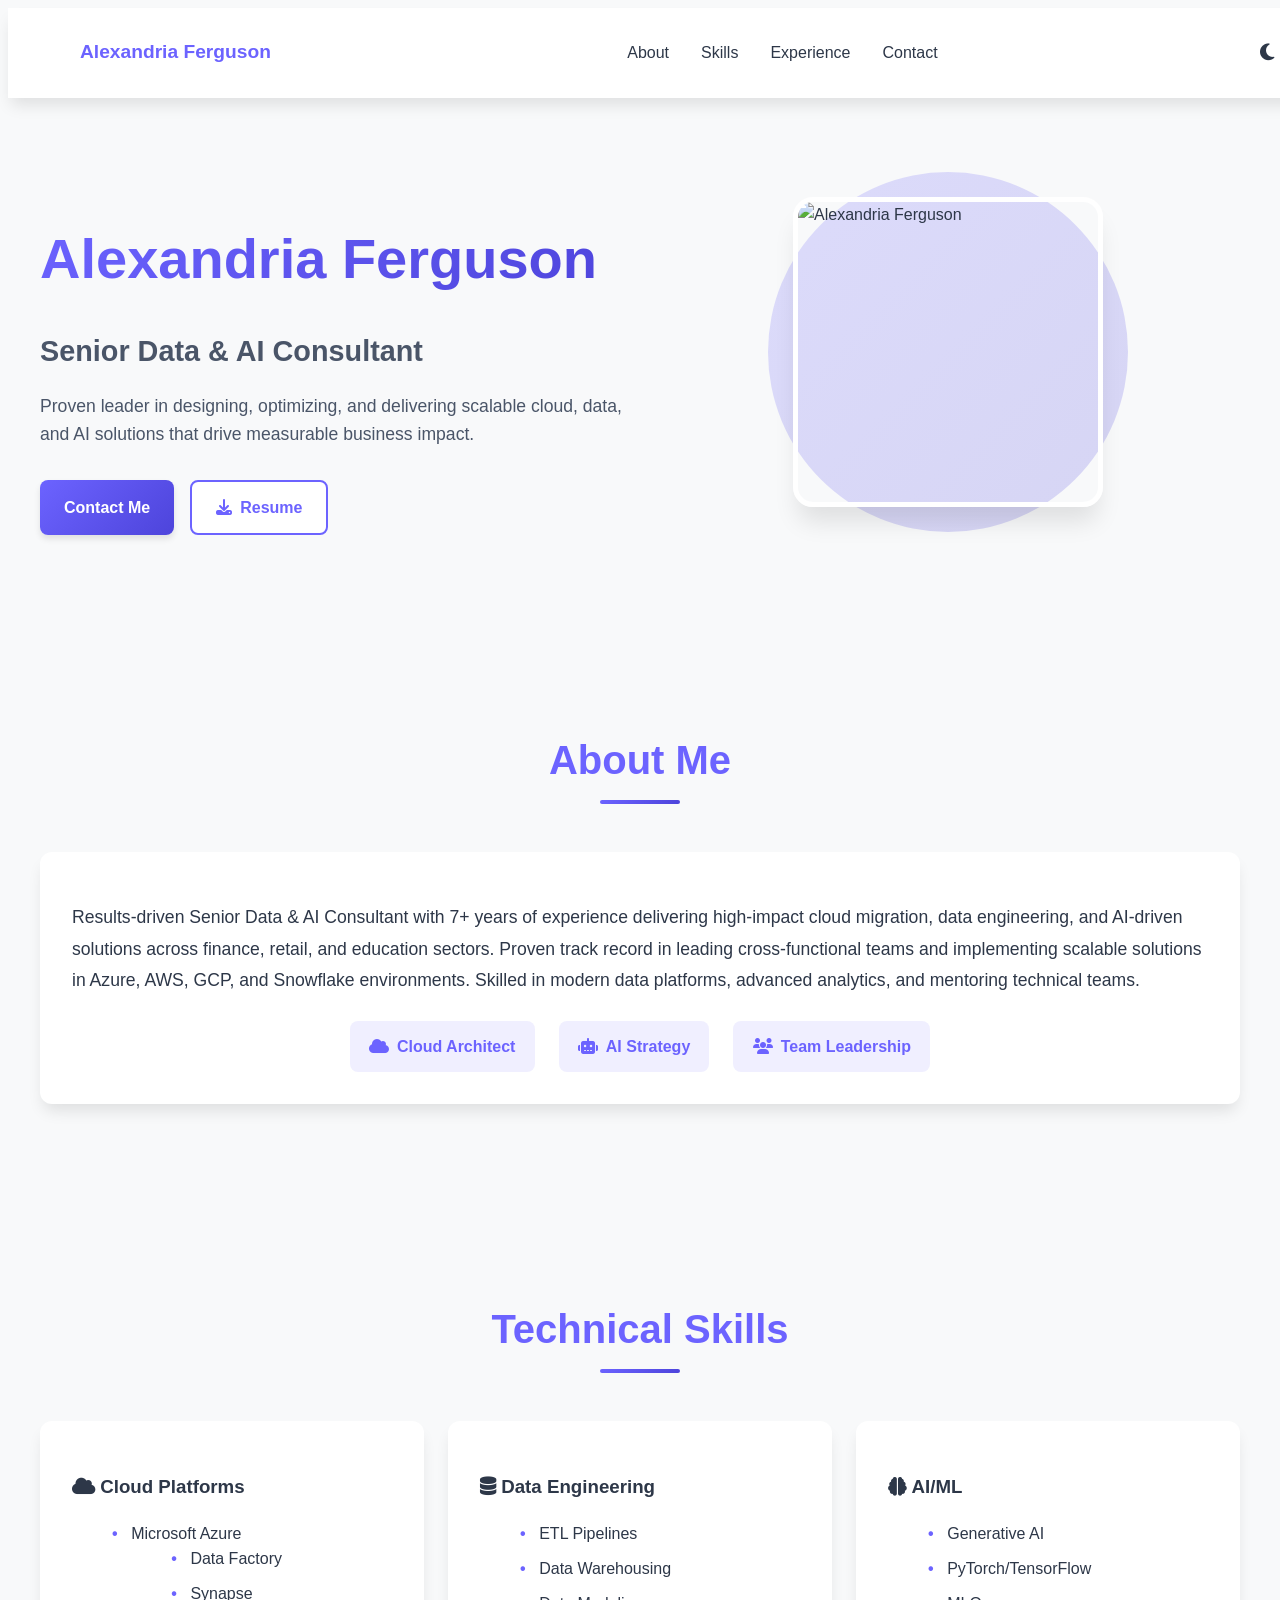
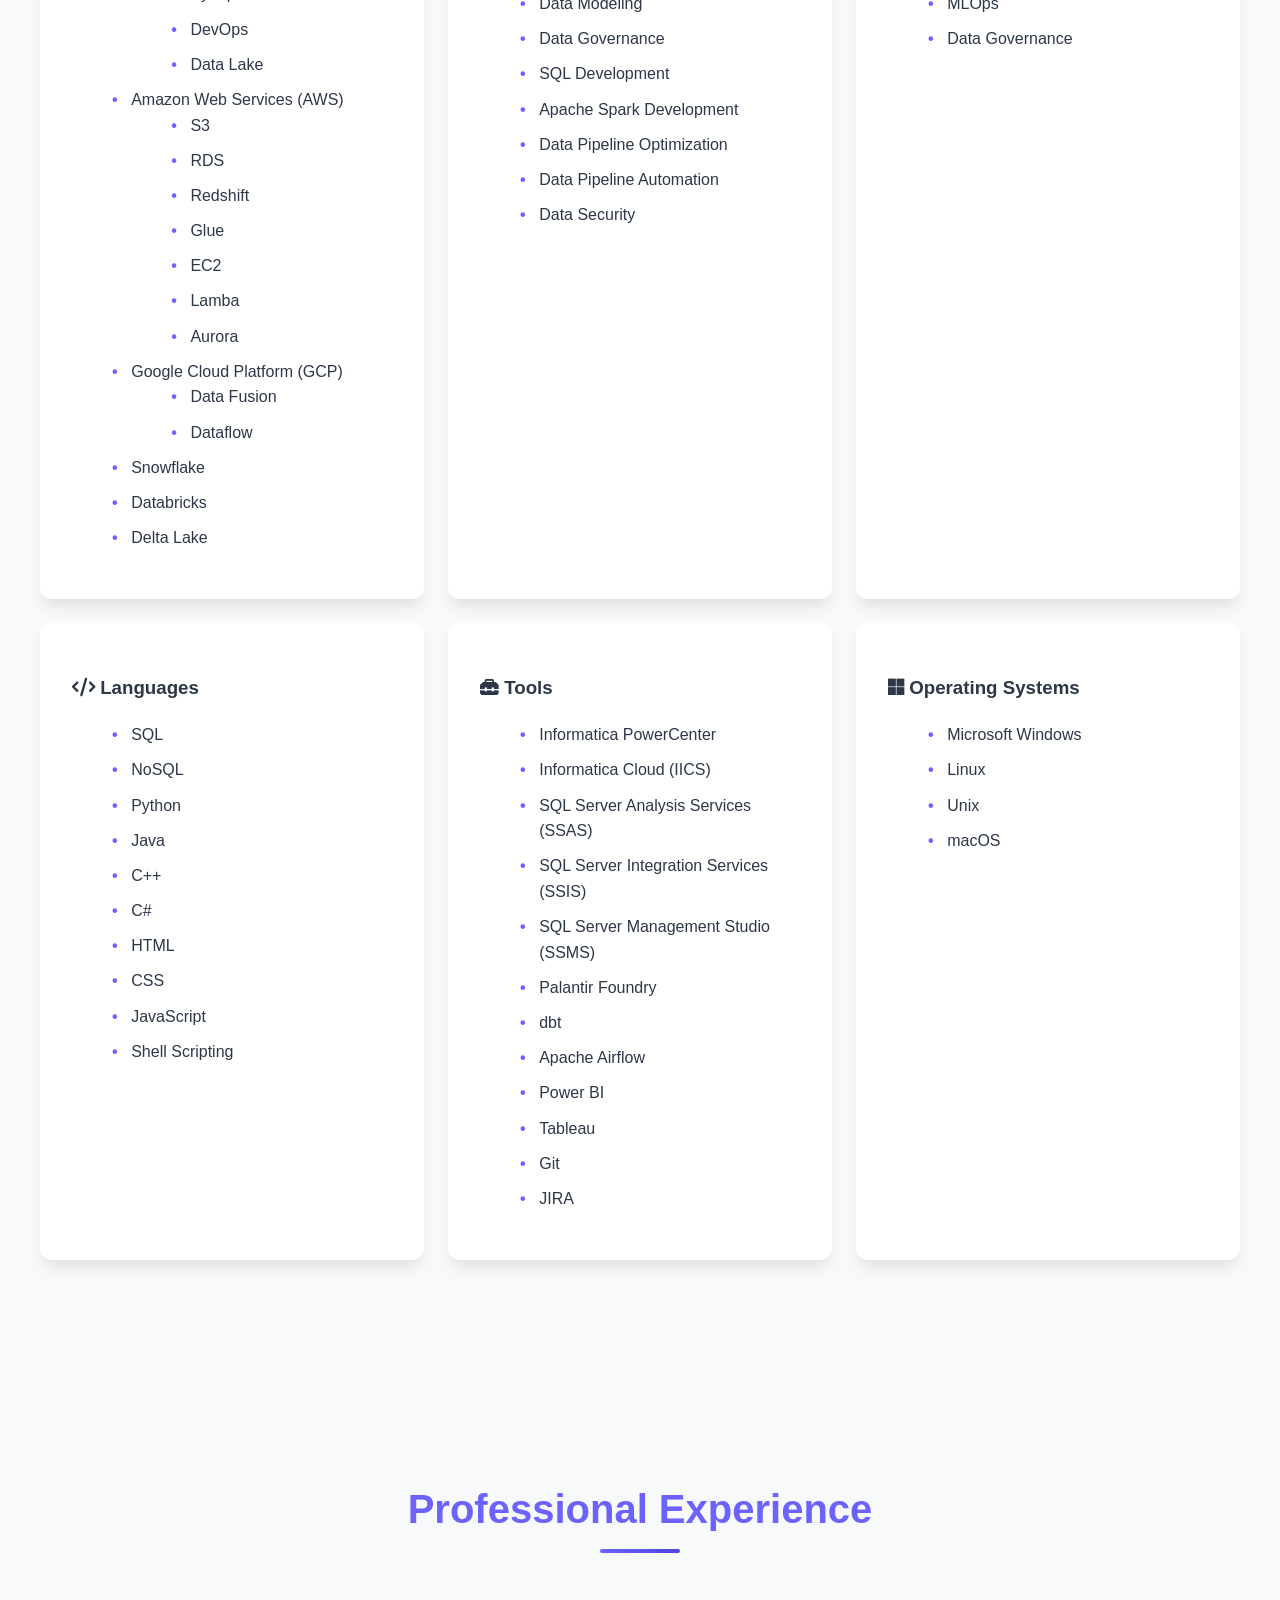
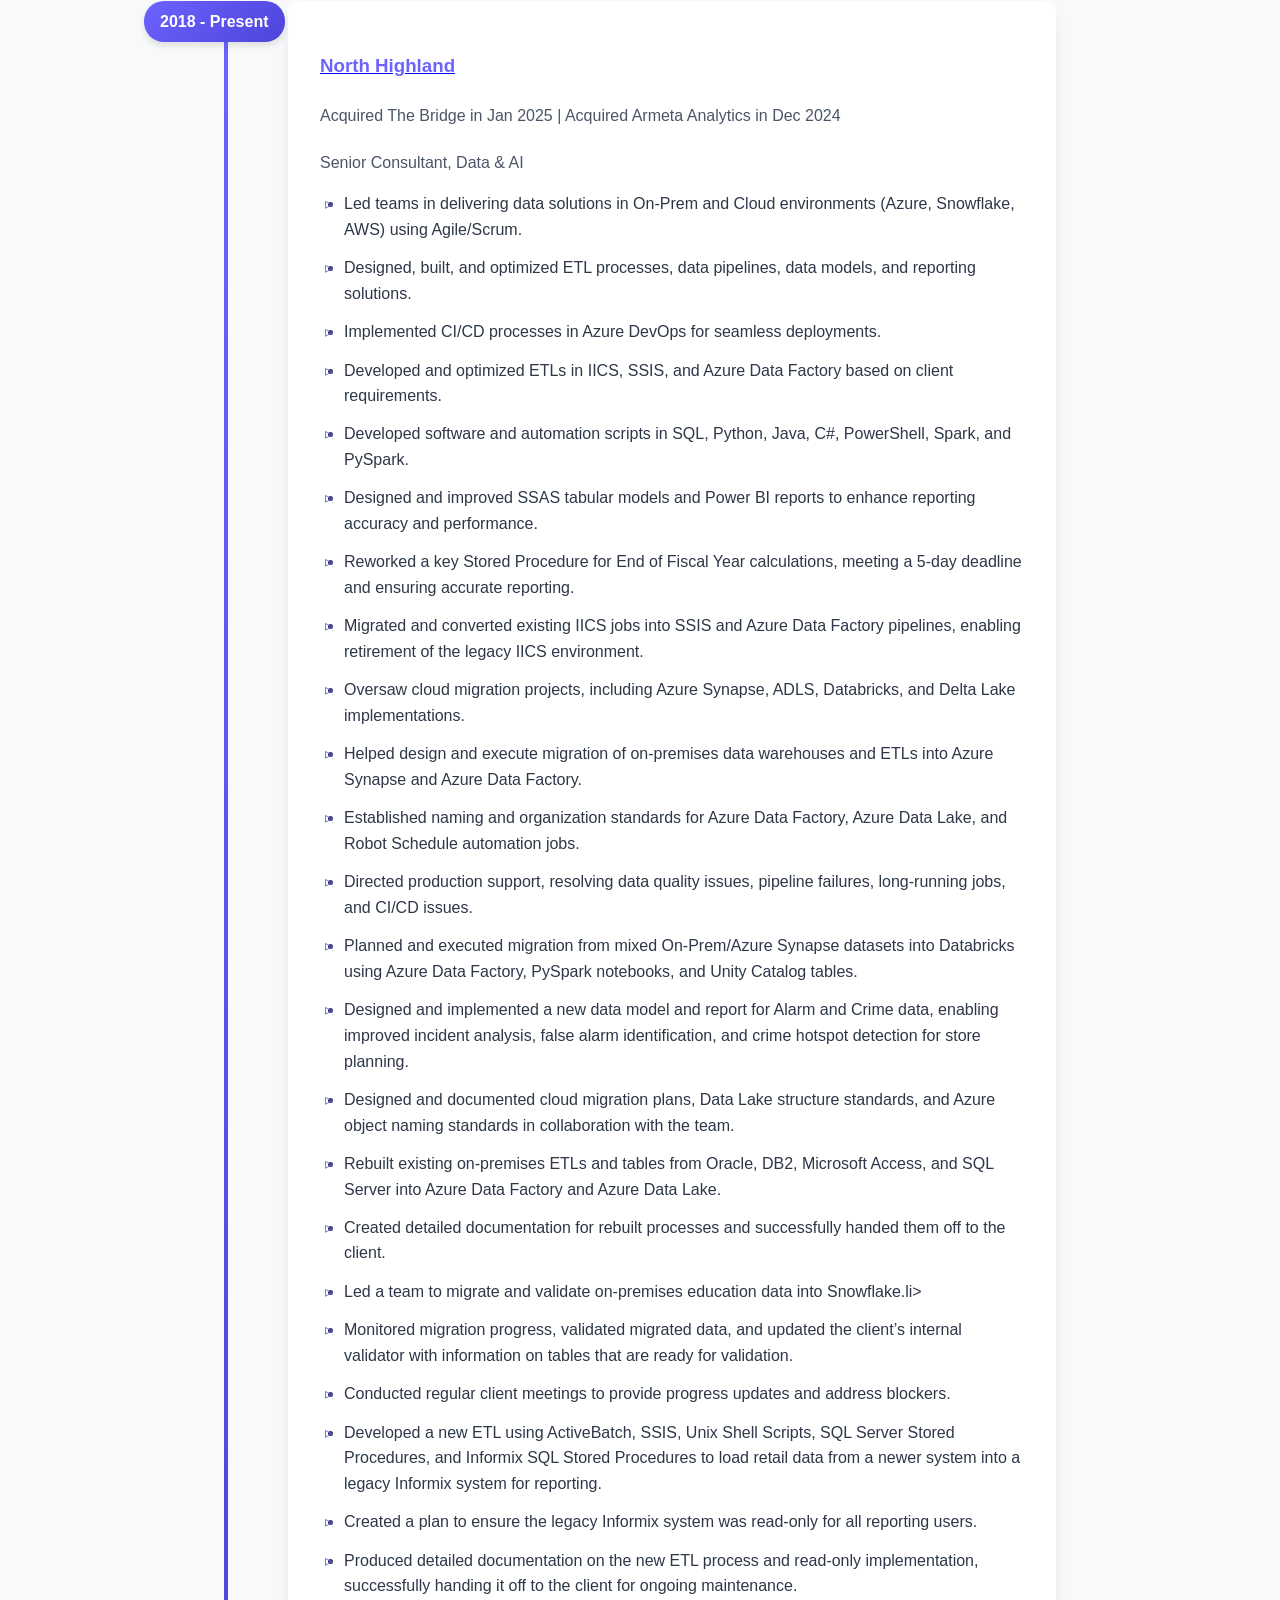
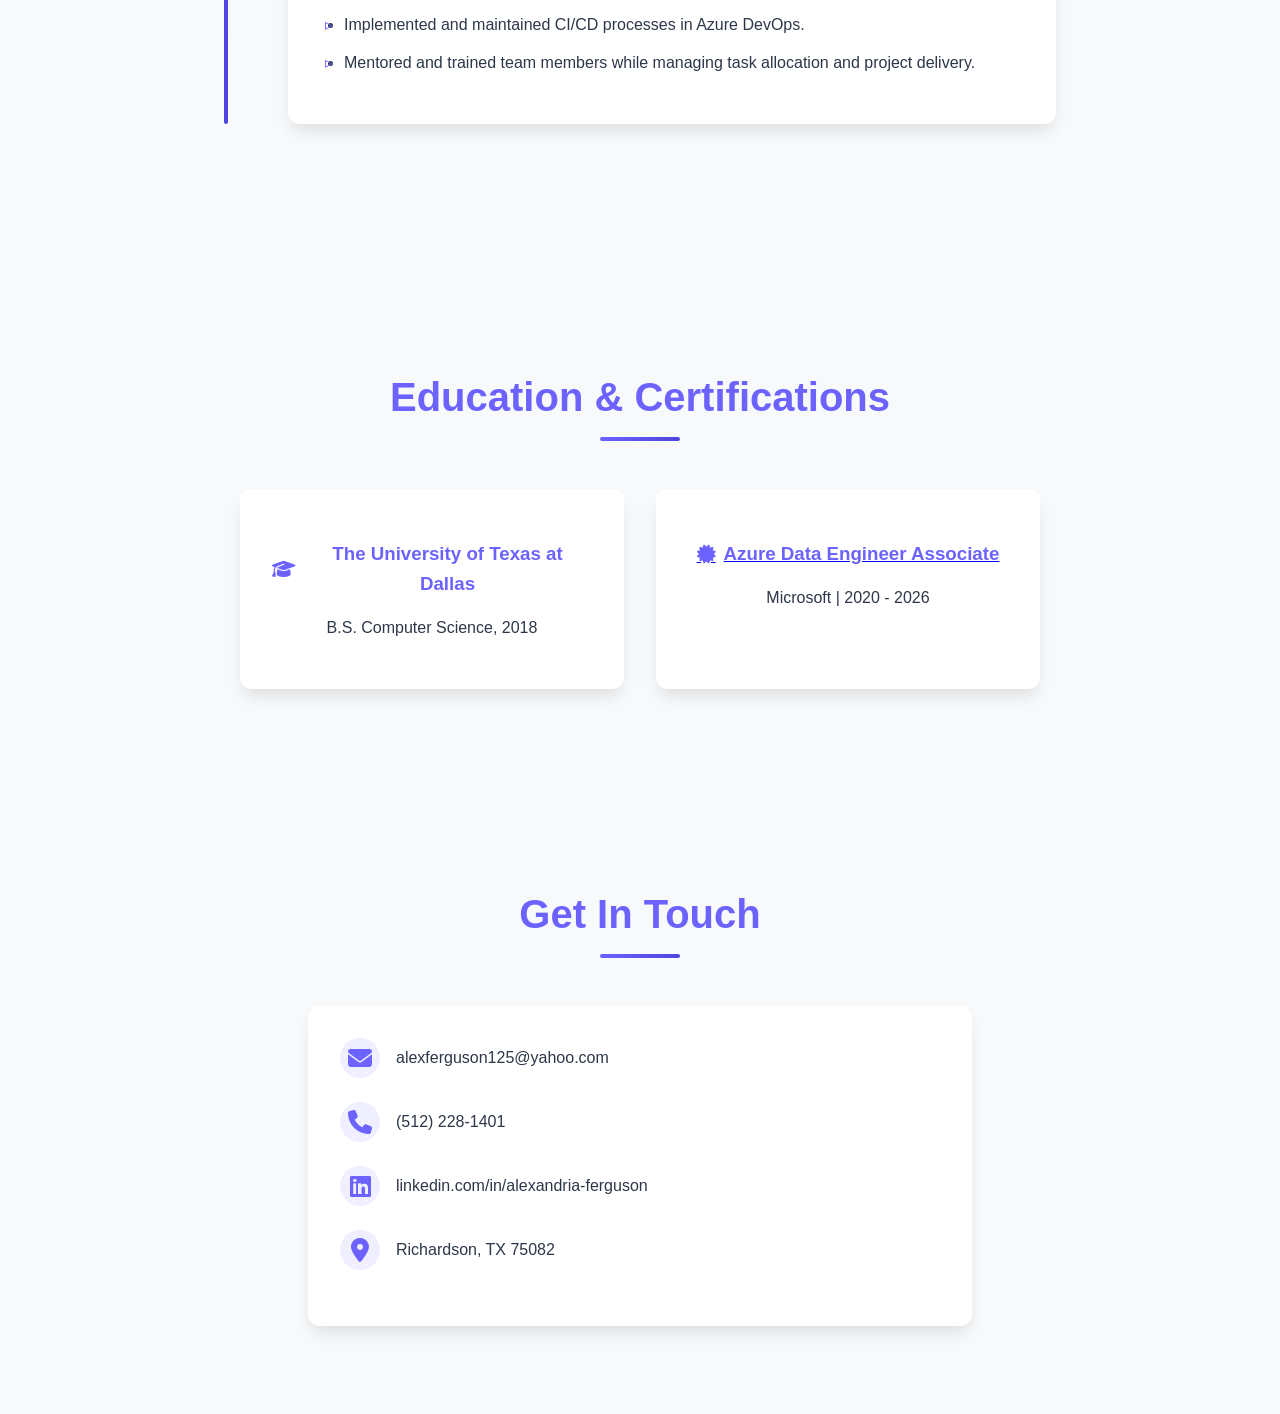
==== index.html @ 73d08064 "Added base static site This is only a temporary template before a more complex angular based site is" ====
<!DOCTYPE html>
<html lang="en" data-theme="light">
<head>
    <meta charset="UTF-8">
    <meta name="viewport" content="width=device-width, initial-scale=1.0">
    <title>Alexandria Ferguson | Senior Data & AI Consultant</title>
    <link rel="stylesheet" href="https://cdnjs.cloudflare.com/ajax/libs/font-awesome/6.4.0/css/all.min.css">
    <link rel="stylesheet" href="styles.css">
</head>
<body>
    <!-- Header -->
    <header>
        <nav>
            <div class="nav-brand">Alexandria Ferguson</div>
            <ul>
                <li><a href="#about">About</a></li>
                <li><a href="#skills">Skills</a></li>
                <li><a href="#experience">Experience</a></li>
                <li><a href="#contact">Contact</a></li>
            </ul>
            <button id="theme-toggle" aria-label="Toggle Dark Mode">
                <i class="fas fa-moon"></i>
            </button>
        </nav>
    </header>

    <!-- Hero Section -->
    <section class="hero">
        <div class="hero-content">
            <h1>Alexandria Ferguson</h1>
            <h2>Senior Data & AI Consultant</h2>
            <p class="highlight">Proven leader in designing, optimizing, and delivering scalable cloud, data, and AI solutions 
            that drive measurable business impact.</p>
            <div class="hero-buttons">
                <a href="#contact" class="btn btn-primary">Contact Me</a>
                <a href="Alex_Ferguson_Resume.pdf" download class="btn btn-secondary">
                    <i class="fas fa-download"></i> Resume
                </a>
            </div>
        </div>
        <div class="hero-image">
            <div class="gradient-circle"></div>
            <img src="https://media.licdn.com/dms/image/v2/D5603AQEi0ROrsD47iw/profile-displayphoto-crop_800_800/B56ZgaQ_BWG0AQ-/0/1752787317236?e=1757548800&v=beta&t=mcbtiLdyP5hgfPfREi9hPrINx7wFIs0epK5yNXApQLA" alt="Alexandria Ferguson" class="profile-img">
        </div>
    </section>

    <!-- About Section -->
    <section id="about" class="section">
        <div class="section-header">
            <h2>About Me</h2>
            <div class="underline"></div>
        </div>
        <div class="about-card">
            <p>Results-driven Senior Data & AI Consultant with 7+ years of experience delivering high-impact cloud migration, data engineering, and AI-driven solutions across finance, retail, and education sectors. Proven track record in leading cross-functional teams and implementing scalable solutions in Azure, AWS, GCP, and Snowflake environments. Skilled in modern data platforms, advanced analytics, and mentoring technical teams.</p>
            <div class="about-highlights">
                <div class="highlight-item">
                    <i class="fas fa-cloud"></i>
                    <span>Cloud Architect</span>
                </div>
                <div class="highlight-item">
                    <i class="fas fa-robot"></i>
                    <span>AI Strategy</span>
                </div>
                <div class="highlight-item">
                    <i class="fas fa-users"></i>
                    <span>Team Leadership</span>
                </div>
            </div>
        </div>
    </section>

    <!-- Skills Section -->
    <section id="skills" class="section">
        <div class="section-header">
            <h2>Technical Skills</h2>
            <div class="underline"></div>
        </div>
        <div class="skills-container">
            <div class="skill-card">
                <h3><i class="fas fa-cloud"></i> Cloud Platforms</h3>
                <ul>
                    <li>Microsoft Azure
						<ul>
							<li>Data Factory</li>
							<li>Synapse</li>
							<li>DevOps</li>
							<li>Data Lake</li>
						</ul>
					</li>
                    <li>Amazon Web Services (AWS) 
						<ul>
							<li>S3</li>
							<li>RDS</li>
							<li>Redshift</li>
							<li>Glue</li>
							<li>EC2</li>
							<li>Lamba</li>
							<li>Aurora</li>
						</ul>
					</li>
                    <li>Google Cloud Platform (GCP)
							<ul>
								<li>Data Fusion</li>
								<li>Dataflow</li>
							</ul>
					</li>
                    <li>Snowflake</li>
                    <li>Databricks</li>
                    <li>Delta Lake</li>
                </ul>
            </div>
            <div class="skill-card">
                <h3><i class="fas fa-database"></i> Data Engineering</h3>
                <ul>
                    <li>ETL Pipelines</li>
                    <li>Data Warehousing</li>
                    <li>Data Modeling</li>
                    <li>Data Governance</li>
                    <li>SQL Development</li>
                    <li>Apache Spark Development</li>
                    <li>Data Pipeline Optimization</li>
                    <li>Data Pipeline Automation</li>
                    <li>Data Security</li>
                </ul>
            </div>
            <div class="skill-card">
                <h3><i class="fas fa-brain"></i> AI/ML</h3>
                <ul>
                    <li>Generative AI</li>
                    <li>PyTorch/TensorFlow</li>
                    <li>MLOps</li>
                    <li>Data Governance</li>
                </ul>
            </div>
            <div class="skill-card">
                <h3><i class="fas fa-code"></i> Languages</h3>
                <ul>
                    <li>SQL</li>
                    <li>NoSQL</li>
                    <li>Python</li>
                    <li>Java</li>
                    <li>C++</li>
                    <li>C#</li>
                    <li>HTML</li>
                    <li>CSS</li>
                    <li>JavaScript</li>
                    <li>Shell Scripting</li>
                </ul>
            </div>
            <div class="skill-card">
                <h3><i class="fas fa-toolbox"></i> Tools</h3>
                <ul>
                    <li>Informatica PowerCenter</li>
                    <li>Informatica Cloud (IICS)</li>
                    <li>SQL Server Analysis Services (SSAS)</li>
                    <li>SQL Server Integration Services (SSIS)</li>
                    <li>SQL Server Management Studio (SSMS)</li>
                    <li>Palantir Foundry</li>
                    <li>dbt</li>
                    <li>Apache Airflow</li>
                    <li>Power BI</li>
                    <li>Tableau</li>
                    <li>Git</li>
                    <li>JIRA</li>
                </ul>
            </div>
            <div cla
            <div class="skill-card">
                <h3><i class="fab fa-microsoft"></i> Operating Systems</h3>
                <ul>
                    <li>Microsoft Windows</li>
                    <li>Linux</li>
                    <li>Unix</li>
                    <li>macOS</li>
                </ul>
            </div>
            <div cla
        </div>
    </section>

    <!-- Experience Section -->
    <section id="experience" class="section">
        <div class="section-header">
            <h2>Professional Experience</h2>
            <div class="underline"></div>
        </div>
        <div class="timeline">
            <div class="timeline-item">
                <div class="timeline-date">2018 - Present</div>
                <div class="timeline-content">
                    <!-- <h3>North Highland</h3> -->
					<a href="https://www.linkedin.com/company/northhighland/posts/?feedView=all" target="_blank"><h3>North Highland</h3></a>
					<h4>Acquired The Bridge in Jan 2025 | Acquired Armeta Analytics in Dec 2024</h4>
                    <h4>Senior Consultant, Data & AI</h4>
                    <ul>
                        <li>Led teams in delivering data solutions in On-Prem and Cloud environments (Azure, Snowflake, AWS) using Agile/Scrum.</li>
                        <li>Designed, built, and optimized ETL processes, data pipelines, data models, and reporting solutions.</li>
                        <li>Implemented CI/CD processes in Azure DevOps for seamless deployments.</li>
                        <li>Developed and optimized ETLs in IICS, SSIS, and Azure Data Factory based on client requirements.</li>
                        <li>Developed software and automation scripts in SQL, Python, Java, C#, PowerShell, Spark, and PySpark.</li>
                        <li>Designed and improved SSAS tabular models and Power BI reports to enhance reporting accuracy and performance.</li>
                        <li>Reworked a key Stored Procedure for End of Fiscal Year calculations, meeting a 5-day deadline and ensuring accurate reporting.</li>
                        <li>Migrated and converted existing IICS jobs into SSIS and Azure Data Factory pipelines, enabling retirement of the legacy IICS environment.</li>
                        <li>Oversaw cloud migration projects, including Azure Synapse, ADLS, Databricks, and Delta Lake implementations.</li>
                        <li>Helped design and execute migration of on-premises data warehouses and ETLs into Azure Synapse and Azure Data Factory.</li>
                        <li>Established naming and organization standards for Azure Data Factory, Azure Data Lake, and Robot Schedule automation jobs.</li>
                        <li>Directed production support, resolving data quality issues, pipeline failures, long-running jobs, and CI/CD issues.</li>
                        <li>Planned and executed migration from mixed On-Prem/Azure Synapse datasets into Databricks using Azure Data Factory, PySpark notebooks, and Unity Catalog tables.</li>
                        <li>Designed and implemented a new data model and report for Alarm and Crime data, enabling improved incident analysis, false alarm identification, and crime hotspot detection for store planning.</li>
                        <li>Designed and documented cloud migration plans, Data Lake structure standards, and Azure object naming standards in collaboration with the team.</li>
                        <li>Rebuilt existing on-premises ETLs and tables from Oracle, DB2, Microsoft Access, and SQL Server into Azure Data Factory and Azure Data Lake.</li>
                        <li>Created detailed documentation for rebuilt processes and successfully handed them off to the client.</li>
                        <li>Led a team to migrate and validate on-premises education data into Snowflake.li>
                        <li>Monitored migration progress, validated migrated data, and updated the client’s internal validator with information on tables that are ready for validation.</li>
                        <li>Conducted regular client meetings to provide progress updates and address blockers.</li>
                        <li>Developed a new ETL using ActiveBatch, SSIS, Unix Shell Scripts, SQL Server Stored Procedures, and Informix SQL Stored Procedures to load retail data from a newer system into a legacy Informix system for reporting.</li>
                        <li>Created a plan to ensure the legacy Informix system was read-only for all reporting users.</li>
                        <li>Produced detailed documentation on the new ETL process and read-only implementation, successfully handing it off to the client for ongoing maintenance.</li>
                        <li>Implemented and maintained CI/CD processes in Azure DevOps.</li>
                        <li>Mentored and trained team members while managing task allocation and project delivery.</li>
                    </ul>
                </div>
            </div>
        </div>
    </section>

    <!-- Education & Certifications -->
    <section id="education" class="section">
        <div class="section-header">
            <h2>Education & Certifications</h2>
            <div class="underline"></div>
        </div>
        <div class="edu-cert-grid">
            <div class="edu-card">
                <h3><i class="fas fa-graduation-cap"></i> The University of Texas at Dallas</h3>
				<!-- <a href="https://www.utdallas.edu/" target="_blank"><h3><i class="fas fa-graduation-cap"></i> The University of Texas at Dallas</h3></a> -->
                <p>B.S. Computer Science, 2018</p>
            </div>
            <div class="cert-card">
                <!-- <h3><i class="fas fa-certificate"></i> Azure Data Engineer Associate</h3> -->
				<a href="https://learn.microsoft.com/en-us/users/alexferguson-5409/credentials/66fd97146bff0e91" target="_blank"><h3><i class="fas fa-certificate"></i> Azure Data Engineer Associate</h3></a>
                <p>Microsoft | 2020 - 2026</p>
            </div>
        </div>
    </section>

    <!-- Contact Section -->
    <section id="contact" class="section">
        <div class="section-header">
            <h2>Get In Touch</h2>
            <div class="underline"></div>
        </div>
        <div class="contact-card">
            <div class="contact-item">
                <i class="fas fa-envelope"></i>
                <a href="mailto:alexferguson125@yahoo.com">alexferguson125@yahoo.com</a>
            </div>
            <div class="contact-item">
                <i class="fas fa-phone"></i>
                <a href="tel:+15122281401">(512) 228-1401</a>
            </div>
            <div class="contact-item">
                <i class="fab fa-linkedin"></i>
                <a href="https://www.linkedin.com/in/alexandria-ferguson-92088614a/" target="_blank">linkedin.com/in/alexandria-ferguson</a>
            </div>
            <div class="contact-item">
                <i class="fas fa-map-marker-alt"></i>
                <span>Richardson, TX 75082</span>
            </div>
        </div>
    </section>

    <script src="script.js"></script>
</body>
</html>
---- styles.css ----
:root {
    /* Light Theme */
    --primary: #6c63ff;
    --secondary: #4d44db;
    --text: #2d3748;
    --text-light: #4a5568;
    --bg: #f8f9fa;
    --card-bg: #ffffff;
    --card-shadow: 0 10px 15px -3px rgba(0, 0, 0, 0.1);
    --gradient: linear-gradient(135deg, #6c63ff 0%, #4d44db 100%);
}

[data-theme="dark"] {
    /* Dark Theme */
    --primary: #7b73ff;
    --secondary: #5a52d1;
    --text: #f7fafc;
    --text-light: #cbd5e0;
    --bg: #1a202c;
    --card-bg: #2d3748;
    --card-shadow: 0 10px 15px -3px rgba(0, 0, 0, 0.3);
    --gradient: linear-gradient(135deg, #7b73ff 0%, #5a52d1 100%);
}

/* Base Styles */
body {
    background-color: var(--bg);
    color: var(--text);
    font-family: 'Segoe UI', Tahoma, Geneva, Verdana, sans-serif;
    line-height: 1.6;
    transition: all 0.3s ease;
}

/* Header */
header {
    padding: 1rem 2rem;
    position: fixed;
    width: 100%;
    background-color: var(--card-bg);
    box-shadow: var(--card-shadow);
    z-index: 1000;
}

nav {
    display: flex;
    justify-content: space-between;
    align-items: center;
    max-width: 1200px;
    margin: 0 auto;
}

.nav-brand {
    font-weight: 700;
    font-size: 1.2rem;
    color: var(--primary);
}

nav ul {
    display: flex;
    gap: 2rem;
    list-style: none;
}

nav a {
    color: var(--text);
    text-decoration: none;
    font-weight: 500;
    transition: color 0.3s;
}

nav a:hover {
    color: var(--primary);
}

#theme-toggle {
    background: none;
    border: none;
    color: var(--text);
    font-size: 1.2rem;
    cursor: pointer;
    transition: transform 0.3s;
}

#theme-toggle:hover {
    transform: rotate(30deg);
}

/* Hero Section */
.hero {
    display: flex;
    align-items: center;
    justify-content: space-between;
    padding: 10rem 2rem 5rem;
    max-width: 1200px;
    margin: 0 auto;
}

.hero-content {
    flex: 1;
    padding-right: 2rem;
}

.hero h1 {
    font-size: 3.5rem;
    margin-bottom: 0.5rem;
    background: var(--gradient);
    -webkit-background-clip: text;
    background-clip: text;
    color: transparent;
}

.hero h2 {
    font-size: 1.8rem;
    color: var(--text-light);
    margin-bottom: 1rem;
}

.highlight {
    font-size: 1.1rem;
    color: var(--text-light);
    margin-bottom: 2rem;
}

.hero-buttons {
    display: flex;
    gap: 1rem;
}

.btn {
    padding: 0.8rem 1.5rem;
    border-radius: 8px;
    font-weight: 600;
    text-decoration: none;
    transition: all 0.3s;
    display: inline-flex;
    align-items: center;
    gap: 0.5rem;
}

.btn-primary {
    background: var(--gradient);
    color: white;
    box-shadow: 0 4px 6px rgba(0, 0, 0, 0.1);
}

.btn-primary:hover {
    transform: translateY(-3px);
    box-shadow: 0 6px 8px rgba(0, 0, 0, 0.15);
}

.btn-secondary {
    background: var(--card-bg);
    color: var(--primary);
    border: 2px solid var(--primary);
}

.btn-secondary:hover {
    background: var(--primary);
    color: white;
}

.hero-image {
    position: relative;
    flex: 1;
    display: flex;
    justify-content: center;
}

.gradient-circle {
    width: 360px;
    height: 360px;
    background: var(--gradient);
    border-radius: 50%;
    display: flex;
    align-items: center;
    justify-content: center;
    position: relative;
    opacity: 0.2;
    animation: pulse 8s infinite alternate;
}

.profile-img {
    width: 200px;
    height: 200px;
    object-fit: cover;
    border-radius: 50%;
    border: 5px solid var(--card-bg);
    box-shadow: 0 10px 20px rgba(0, 0, 0, 0.2);
    position: absolute;
    top: 50%;
    left: 50%;
    transform: translate(-50%, -50%);
}

@keyframes pulse {
    0% { transform: scale(1); }
    100% { transform: scale(1.1); }
}

/* Sections */
.section {
    padding: 5rem 2rem;
    max-width: 1200px;
    margin: 0 auto;
}

.section-header {
    margin-bottom: 3rem;
    text-align: center;
}

.section-header h2 {
    font-size: 2.5rem;
    margin-bottom: 0.5rem;
    color: var(--primary);
}

.underline {
    width: 80px;
    height: 4px;
    background: var(--gradient);
    margin: 0 auto;
    border-radius: 2px;
}

/* Cards */
.about-card, .skill-card, .contact-card {
    background: var(--card-bg);
    border-radius: 12px;
    padding: 2rem;
    box-shadow: var(--card-shadow);
    transition: transform 0.3s;
}

.about-card:hover, .skill-card:hover {
    transform: translateY(-5px);
}

.about-card p {
    margin-bottom: 1.5rem;
    font-size: 1.1rem;
    line-height: 1.8;
}

.about-highlights {
    display: flex;
    gap: 1.5rem;
    justify-content: center;
    flex-wrap: wrap;
}

.highlight-item {
    display: flex;
    align-items: center;
    gap: 0.5rem;
    background: rgba(108, 99, 255, 0.1);
    padding: 0.8rem 1.2rem;
    border-radius: 8px;
    color: var(--primary);
    font-weight: 600;
}

/* Skills */
.skills-container {
    display: grid;
    grid-template-columns: repeat(auto-fit, minmax(300px, 1fr));
    gap: 1.5rem;
}

.skill-card ul {
    list-style: none;
}

.skill-card li {
    margin-bottom: 0.6rem;
    padding-left: 1.2rem;
    position: relative;
}

.skill-card li::before {
    content: "•";
    position: absolute;
    left: 0;
    color: var(--primary);
    font-weight: bold;
}

/* Timeline */
.timeline {
    position: relative;
    max-width: 800px;
    margin: 0 auto;
    padding-left: 2rem;
}

.timeline::before {
    content: '';
    position: absolute;
    width: 4px;
    background: var(--gradient);
    top: 0;
    bottom: 0;
    left: 0;
    border-radius: 2px;
}

.timeline-item {
    position: relative;
    margin-bottom: 3rem;
    padding-left: 2rem;
}

.timeline-date {
    position: absolute;
    left: -7rem;
    top: 0;
    background: var(--gradient);
    color: white;
    padding: 0.5rem 1rem;
    border-radius: 20px;
    font-weight: 600;
    box-shadow: 0 4px 6px rgba(0, 0, 0, 0.1);
}

.timeline-content {
    background: var(--card-bg);
    padding: 2rem;
    border-radius: 12px;
    box-shadow: var(--card-shadow);
}

.timeline-content h3 {
    color: var(--primary);
    margin-bottom: 0.5rem;
}

.timeline-content h4 {
    color: var(--text-light);
    margin-bottom: 1rem;
    font-weight: 500;
}

.timeline-content ul {
    padding-left: 1.5rem;
}

.timeline-content li {
    margin-bottom: 0.8rem;
    position: relative;
}

.timeline-content li::before {
    content: "▹";
    position: absolute;
    left: -1.2rem;
    color: var(--primary);
}

/* Contact */
.contact-card {
    max-width: 600px;
    margin: 0 auto;
}

.contact-item {
    display: flex;
    align-items: center;
    gap: 1rem;
    margin-bottom: 1.5rem;
}

.contact-item i {
    font-size: 1.5rem;
    color: var(--primary);
    width: 40px;
    height: 40px;
    background: rgba(108, 99, 255, 0.1);
    border-radius: 50%;
    display: flex;
    align-items: center;
    justify-content: center;
}

.contact-item a {
    color: var(--text);
    text-decoration: none;
    transition: color 0.3s;
}

.contact-item a:hover {
    color: var(--primary);
}

/* Responsive Design */
@media (max-width: 768px) {
    .hero {
        flex-direction: column;
        padding-top: 8rem;
        text-align: center;
    }

    .hero-content {
        padding-right: 0;
        margin-bottom: 3rem;
    }

    .hero-buttons {
        justify-content: center;
    }

    .timeline::before {
        left: 1rem;
    }

    .timeline-date {
        position: relative;
        left: 0;
        margin-bottom: 1rem;
        display: inline-block;
    }

    .timeline-item {
        padding-left: 0;
    }
}

/* Education & Certifications Grid */
.edu-cert-grid {
    display: grid;
    grid-template-columns: repeat(auto-fit, minmax(300px, 1fr));
    gap: 2rem;
    max-width: 800px;
    margin: 0 auto;
}

.edu-card, .cert-card {
    background: var(--card-bg);
    padding: 2rem;
    border-radius: 12px;
    box-shadow: var(--card-shadow);
    text-align: center;
    transition: transform 0.3s;
}

.edu-card:hover, .cert-card:hover {
    transform: translateY(-5px);
}

.edu-card h3, .cert-card h3 {
    color: var(--primary);
    margin-bottom: 0.5rem;
    display: flex;
    align-items: center;
    justify-content: center;
    gap: 0.5rem;
}

/* Profile Image Styling */
.profile-img {
    width: 300px;
    height: 300px;
    object-fit: cover;
    border-radius: 20px;
    box-shadow: 0 20px 25px -5px rgba(0, 0, 0, 0.1);
    border: 5px solid var(--card-bg);
}
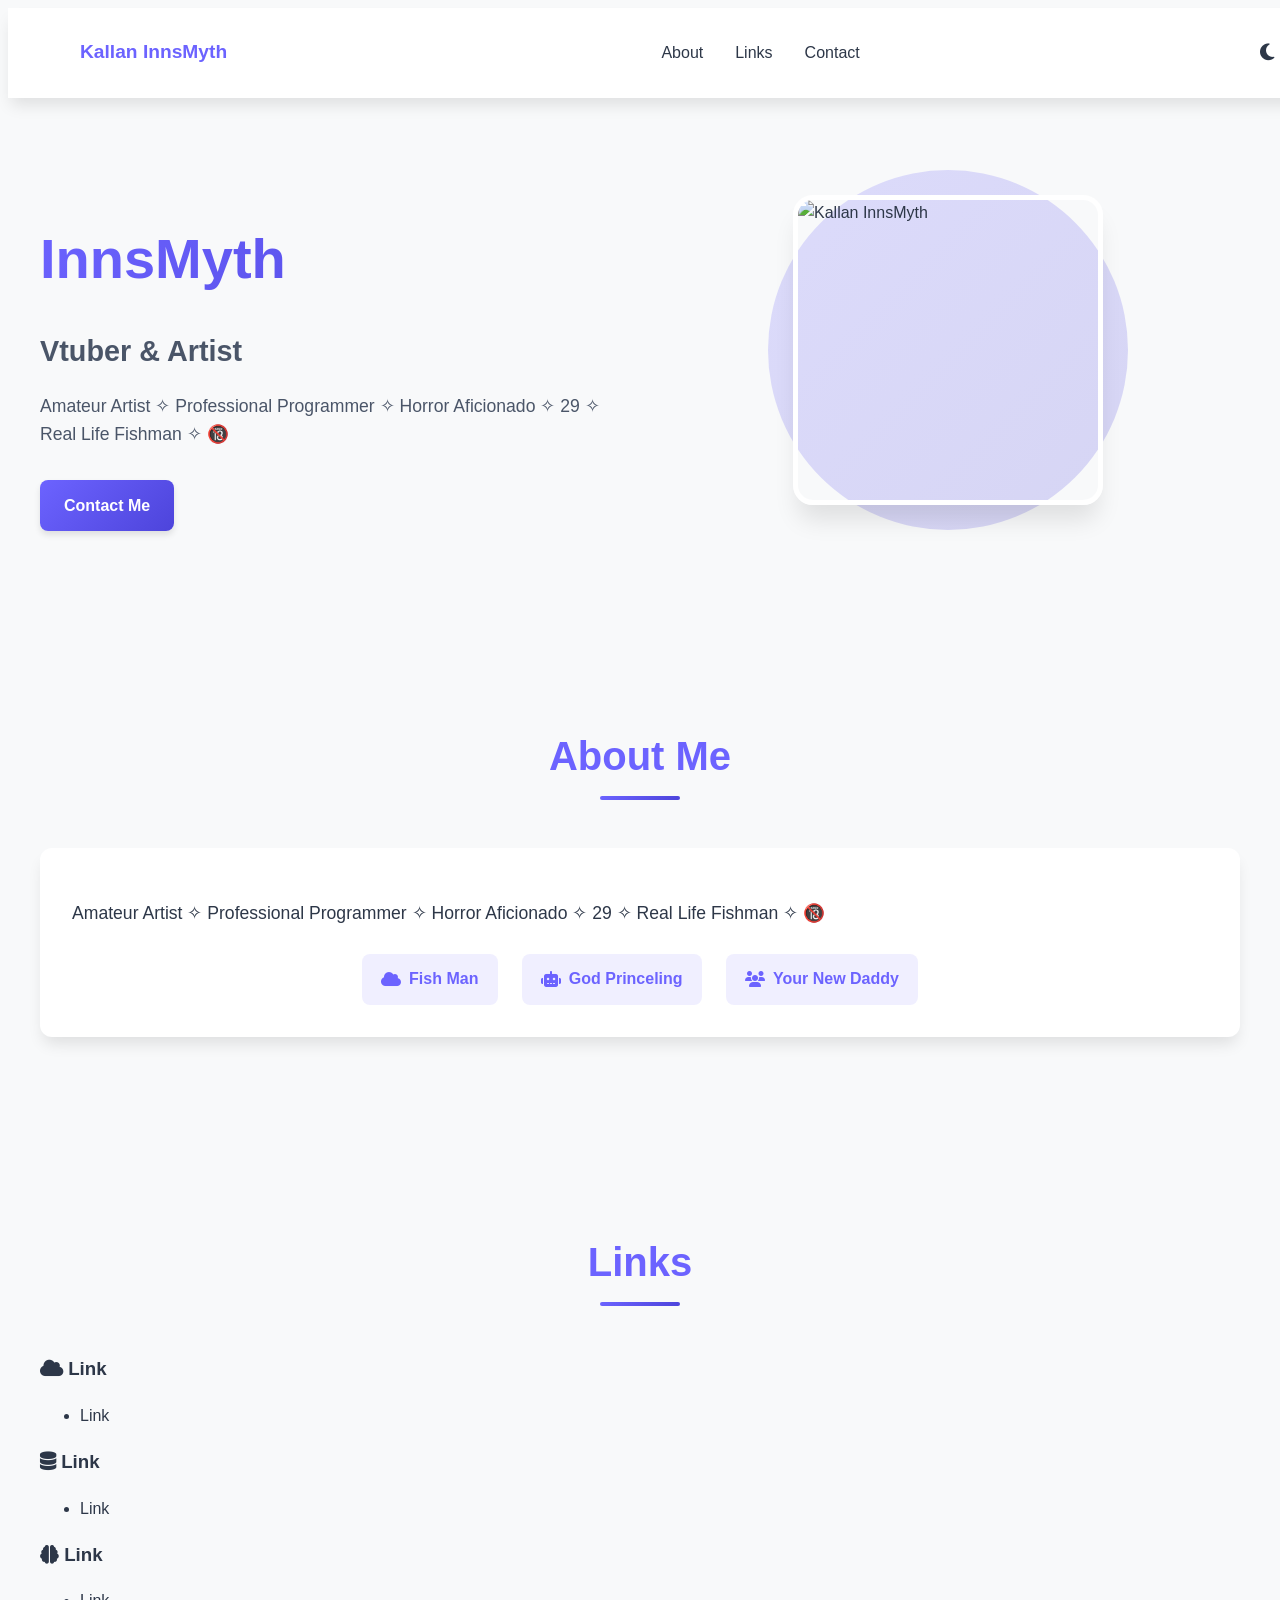
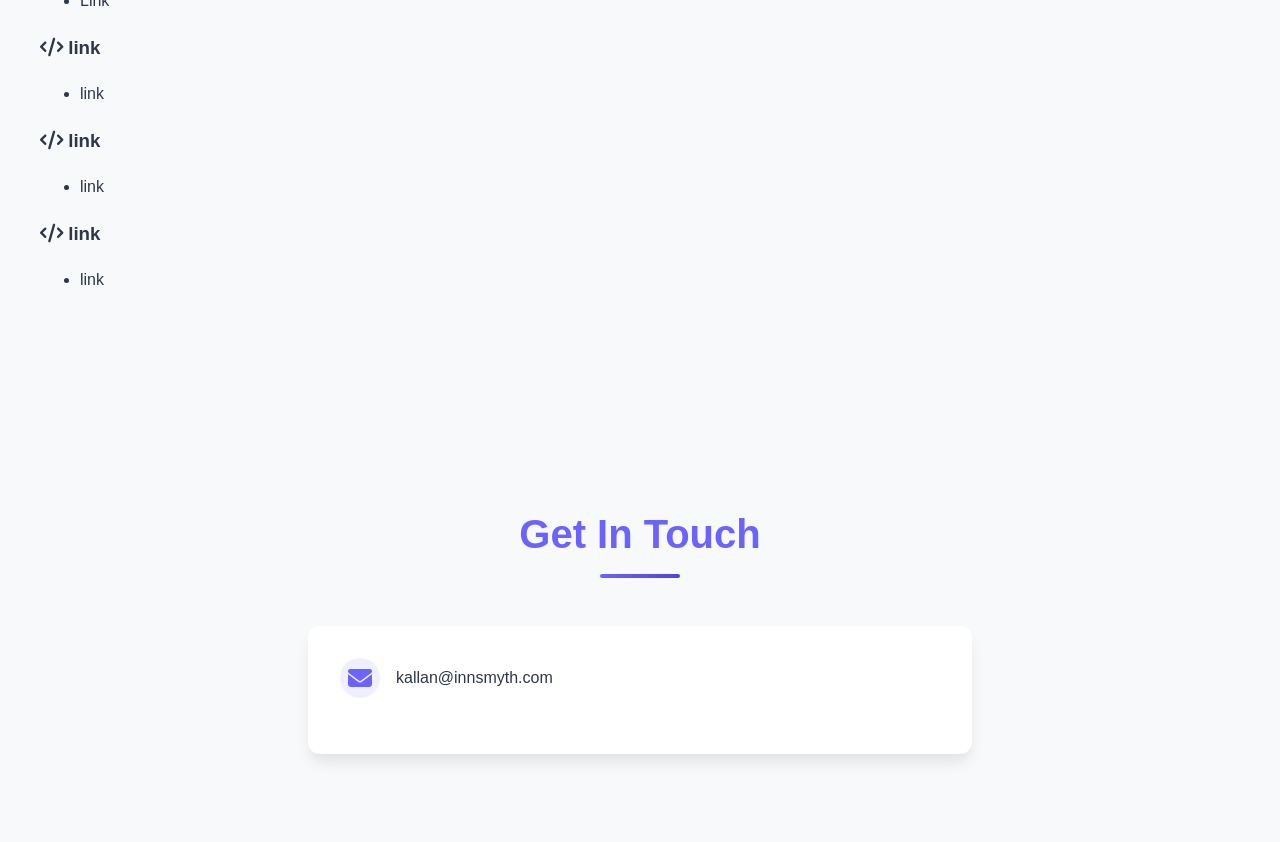
==== commit 6a4f4c12: "Update index.html" ====
--- a/index.html
+++ b/index.html
@@ -3,7 +3,7 @@
 <head>
     <meta charset="UTF-8">
     <meta name="viewport" content="width=device-width, initial-scale=1.0">
-    <title>Alexandria Ferguson | Senior Data & AI Consultant</title>
+    <title>InnsMyth | Vtuber & Artist</title>
     <link rel="stylesheet" href="https://cdnjs.cloudflare.com/ajax/libs/font-awesome/6.4.0/css/all.min.css">
     <link rel="stylesheet" href="styles.css">
 </head>
@@ -11,11 +11,10 @@
     <!-- Header -->
     <header>
         <nav>
-            <div class="nav-brand">Alexandria Ferguson</div>
+            <div class="nav-brand">Kallan InnsMyth</div>
             <ul>
                 <li><a href="#about">About</a></li>
-                <li><a href="#skills">Skills</a></li>
-                <li><a href="#experience">Experience</a></li>
+                <li><a href="#links">Links</a></li>
                 <li><a href="#contact">Contact</a></li>
             </ul>
             <button id="theme-toggle" aria-label="Toggle Dark Mode">
@@ -27,20 +26,16 @@
     <!-- Hero Section -->
     <section class="hero">
         <div class="hero-content">
-            <h1>Alexandria Ferguson</h1>
-            <h2>Senior Data & AI Consultant</h2>
-            <p class="highlight">Proven leader in designing, optimizing, and delivering scalable cloud, data, and AI solutions 
-            that drive measurable business impact.</p>
+            <h1>InnsMyth</h1>
+            <h2>Vtuber & Artist</h2>
+            <p class="highlight">Amateur Artist ✧ Professional Programmer ✧ Horror Aficionado ✧ 29 ✧ Real Life Fishman ✧ 🔞</p>
             <div class="hero-buttons">
                 <a href="#contact" class="btn btn-primary">Contact Me</a>
-                <a href="Alex_Ferguson_Resume.pdf" download class="btn btn-secondary">
-                    <i class="fas fa-download"></i> Resume
-                </a>
             </div>
         </div>
         <div class="hero-image">
             <div class="gradient-circle"></div>
-            <img src="https://media.licdn.com/dms/image/v2/D5603AQEi0ROrsD47iw/profile-displayphoto-crop_800_800/B56ZgaQ_BWG0AQ-/0/1752787317236?e=1757548800&v=beta&t=mcbtiLdyP5hgfPfREi9hPrINx7wFIs0epK5yNXApQLA" alt="Alexandria Ferguson" class="profile-img">
+            <img src="https://i.imgur.com/a/KkMxiM1" alt="Kallan InnsMyth" class="profile-img">
         </div>
     </section>
 
@@ -51,196 +46,69 @@
             <div class="underline"></div>
         </div>
         <div class="about-card">
-            <p>Results-driven Senior Data & AI Consultant with 7+ years of experience delivering high-impact cloud migration, data engineering, and AI-driven solutions across finance, retail, and education sectors. Proven track record in leading cross-functional teams and implementing scalable solutions in Azure, AWS, GCP, and Snowflake environments. Skilled in modern data platforms, advanced analytics, and mentoring technical teams.</p>
+            <p>Amateur Artist ✧ Professional Programmer ✧ Horror Aficionado ✧ 29 ✧ Real Life Fishman ✧ 🔞</p>
             <div class="about-highlights">
                 <div class="highlight-item">
                     <i class="fas fa-cloud"></i>
-                    <span>Cloud Architect</span>
+                    <span>Fish Man</span>
                 </div>
                 <div class="highlight-item">
                     <i class="fas fa-robot"></i>
-                    <span>AI Strategy</span>
+                    <span>God Princeling</span>
                 </div>
                 <div class="highlight-item">
                     <i class="fas fa-users"></i>
-                    <span>Team Leadership</span>
+                    <span>Your New Daddy</span>
                 </div>
             </div>
         </div>
     </section>
 
-    <!-- Skills Section -->
-    <section id="skills" class="section">
+    <!-- links Section -->
+    <section id="links" class="section">
         <div class="section-header">
-            <h2>Technical Skills</h2>
+            <h2>Links</h2>
             <div class="underline"></div>
         </div>
-        <div class="skills-container">
-            <div class="skill-card">
-                <h3><i class="fas fa-cloud"></i> Cloud Platforms</h3>
+        <div class="links-container">
+            <div class="link-card">
+                <h3><i class="fas fa-cloud"></i> Link</h3>
                 <ul>
-                    <li>Microsoft Azure
-						<ul>
-							<li>Data Factory</li>
-							<li>Synapse</li>
-							<li>DevOps</li>
-							<li>Data Lake</li>
-						</ul>
+                    <li>Link
 					</li>
-                    <li>Amazon Web Services (AWS) 
-						<ul>
-							<li>S3</li>
-							<li>RDS</li>
-							<li>Redshift</li>
-							<li>Glue</li>
-							<li>EC2</li>
-							<li>Lamba</li>
-							<li>Aurora</li>
-						</ul>
-					</li>
-                    <li>Google Cloud Platform (GCP)
-							<ul>
-								<li>Data Fusion</li>
-								<li>Dataflow</li>
-							</ul>
-					</li>
-                    <li>Snowflake</li>
-                    <li>Databricks</li>
-                    <li>Delta Lake</li>
                 </ul>
             </div>
-            <div class="skill-card">
-                <h3><i class="fas fa-database"></i> Data Engineering</h3>
+            <div class="link-card">
+                <h3><i class="fas fa-database"></i> Link</h3>
                 <ul>
-                    <li>ETL Pipelines</li>
-                    <li>Data Warehousing</li>
-                    <li>Data Modeling</li>
-                    <li>Data Governance</li>
-                    <li>SQL Development</li>
-                    <li>Apache Spark Development</li>
-                    <li>Data Pipeline Optimization</li>
-                    <li>Data Pipeline Automation</li>
-                    <li>Data Security</li>
+                    <li>Link</li>
                 </ul>
             </div>
-            <div class="skill-card">
-                <h3><i class="fas fa-brain"></i> AI/ML</h3>
+            <div class="link-card">
+                <h3><i class="fas fa-brain"></i> Link</h3>
                 <ul>
-                    <li>Generative AI</li>
-                    <li>PyTorch/TensorFlow</li>
-                    <li>MLOps</li>
-                    <li>Data Governance</li>
+                    <li>Link</li>
                 </ul>
             </div>
-            <div class="skill-card">
-                <h3><i class="fas fa-code"></i> Languages</h3>
+            <div class="link-card">
+                <h3><i class="fas fa-code"></i> link</h3>
                 <ul>
-                    <li>SQL</li>
-                    <li>NoSQL</li>
-                    <li>Python</li>
-                    <li>Java</li>
-                    <li>C++</li>
-                    <li>C#</li>
-                    <li>HTML</li>
-                    <li>CSS</li>
-                    <li>JavaScript</li>
-                    <li>Shell Scripting</li>
+                    <li>link</li>
                 </ul>
             </div>
-            <div class="skill-card">
-                <h3><i class="fas fa-toolbox"></i> Tools</h3>
+            <div class="link-card">
+                <h3><i class="fas fa-code"></i> link</h3>
                 <ul>
-                    <li>Informatica PowerCenter</li>
-                    <li>Informatica Cloud (IICS)</li>
-                    <li>SQL Server Analysis Services (SSAS)</li>
-                    <li>SQL Server Integration Services (SSIS)</li>
-                    <li>SQL Server Management Studio (SSMS)</li>
-                    <li>Palantir Foundry</li>
-                    <li>dbt</li>
-                    <li>Apache Airflow</li>
-                    <li>Power BI</li>
-                    <li>Tableau</li>
-                    <li>Git</li>
-                    <li>JIRA</li>
+                    <li>link</li>
+                </ul>
+            </div>
+            <div class="link-card">
+                <h3><i class="fas fa-code"></i> link</h3>
+                <ul>
+                    <li>link</li>
                 </ul>
             </div>
             <div cla
-            <div class="skill-card">
-                <h3><i class="fab fa-microsoft"></i> Operating Systems</h3>
-                <ul>
-                    <li>Microsoft Windows</li>
-                    <li>Linux</li>
-                    <li>Unix</li>
-                    <li>macOS</li>
-                </ul>
-            </div>
-            <div cla
-        </div>
-    </section>
-
-    <!-- Experience Section -->
-    <section id="experience" class="section">
-        <div class="section-header">
-            <h2>Professional Experience</h2>
-            <div class="underline"></div>
-        </div>
-        <div class="timeline">
-            <div class="timeline-item">
-                <div class="timeline-date">2018 - Present</div>
-                <div class="timeline-content">
-                    <!-- <h3>North Highland</h3> -->
-					<a href="https://www.linkedin.com/company/northhighland/posts/?feedView=all" target="_blank"><h3>North Highland</h3></a>
-					<h4>Acquired The Bridge in Jan 2025 | Acquired Armeta Analytics in Dec 2024</h4>
-                    <h4>Senior Consultant, Data & AI</h4>
-                    <ul>
-                        <li>Led teams in delivering data solutions in On-Prem and Cloud environments (Azure, Snowflake, AWS) using Agile/Scrum.</li>
-                        <li>Designed, built, and optimized ETL processes, data pipelines, data models, and reporting solutions.</li>
-                        <li>Implemented CI/CD processes in Azure DevOps for seamless deployments.</li>
-                        <li>Developed and optimized ETLs in IICS, SSIS, and Azure Data Factory based on client requirements.</li>
-                        <li>Developed software and automation scripts in SQL, Python, Java, C#, PowerShell, Spark, and PySpark.</li>
-                        <li>Designed and improved SSAS tabular models and Power BI reports to enhance reporting accuracy and performance.</li>
-                        <li>Reworked a key Stored Procedure for End of Fiscal Year calculations, meeting a 5-day deadline and ensuring accurate reporting.</li>
-                        <li>Migrated and converted existing IICS jobs into SSIS and Azure Data Factory pipelines, enabling retirement of the legacy IICS environment.</li>
-                        <li>Oversaw cloud migration projects, including Azure Synapse, ADLS, Databricks, and Delta Lake implementations.</li>
-                        <li>Helped design and execute migration of on-premises data warehouses and ETLs into Azure Synapse and Azure Data Factory.</li>
-                        <li>Established naming and organization standards for Azure Data Factory, Azure Data Lake, and Robot Schedule automation jobs.</li>
-                        <li>Directed production support, resolving data quality issues, pipeline failures, long-running jobs, and CI/CD issues.</li>
-                        <li>Planned and executed migration from mixed On-Prem/Azure Synapse datasets into Databricks using Azure Data Factory, PySpark notebooks, and Unity Catalog tables.</li>
-                        <li>Designed and implemented a new data model and report for Alarm and Crime data, enabling improved incident analysis, false alarm identification, and crime hotspot detection for store planning.</li>
-                        <li>Designed and documented cloud migration plans, Data Lake structure standards, and Azure object naming standards in collaboration with the team.</li>
-                        <li>Rebuilt existing on-premises ETLs and tables from Oracle, DB2, Microsoft Access, and SQL Server into Azure Data Factory and Azure Data Lake.</li>
-                        <li>Created detailed documentation for rebuilt processes and successfully handed them off to the client.</li>
-                        <li>Led a team to migrate and validate on-premises education data into Snowflake.li>
-                        <li>Monitored migration progress, validated migrated data, and updated the client’s internal validator with information on tables that are ready for validation.</li>
-                        <li>Conducted regular client meetings to provide progress updates and address blockers.</li>
-                        <li>Developed a new ETL using ActiveBatch, SSIS, Unix Shell Scripts, SQL Server Stored Procedures, and Informix SQL Stored Procedures to load retail data from a newer system into a legacy Informix system for reporting.</li>
-                        <li>Created a plan to ensure the legacy Informix system was read-only for all reporting users.</li>
-                        <li>Produced detailed documentation on the new ETL process and read-only implementation, successfully handing it off to the client for ongoing maintenance.</li>
-                        <li>Implemented and maintained CI/CD processes in Azure DevOps.</li>
-                        <li>Mentored and trained team members while managing task allocation and project delivery.</li>
-                    </ul>
-                </div>
-            </div>
-        </div>
-    </section>
-
-    <!-- Education & Certifications -->
-    <section id="education" class="section">
-        <div class="section-header">
-            <h2>Education & Certifications</h2>
-            <div class="underline"></div>
-        </div>
-        <div class="edu-cert-grid">
-            <div class="edu-card">
-                <h3><i class="fas fa-graduation-cap"></i> The University of Texas at Dallas</h3>
-				<!-- <a href="https://www.utdallas.edu/" target="_blank"><h3><i class="fas fa-graduation-cap"></i> The University of Texas at Dallas</h3></a> -->
-                <p>B.S. Computer Science, 2018</p>
-            </div>
-            <div class="cert-card">
-                <!-- <h3><i class="fas fa-certificate"></i> Azure Data Engineer Associate</h3> -->
-				<a href="https://learn.microsoft.com/en-us/users/alexferguson-5409/credentials/66fd97146bff0e91" target="_blank"><h3><i class="fas fa-certificate"></i> Azure Data Engineer Associate</h3></a>
-                <p>Microsoft | 2020 - 2026</p>
-            </div>
         </div>
     </section>
 
@@ -253,23 +121,11 @@
         <div class="contact-card">
             <div class="contact-item">
                 <i class="fas fa-envelope"></i>
-                <a href="mailto:alexferguson125@yahoo.com">alexferguson125@yahoo.com</a>
-            </div>
-            <div class="contact-item">
-                <i class="fas fa-phone"></i>
-                <a href="tel:+15122281401">(512) 228-1401</a>
-            </div>
-            <div class="contact-item">
-                <i class="fab fa-linkedin"></i>
-                <a href="https://www.linkedin.com/in/alexandria-ferguson-92088614a/" target="_blank">linkedin.com/in/alexandria-ferguson</a>
-            </div>
-            <div class="contact-item">
-                <i class="fas fa-map-marker-alt"></i>
-                <span>Richardson, TX 75082</span>
+                <a href="mailto:kallan5@innsmyth.com">kallan@innsmyth.com</a>
             </div>
         </div>
     </section>
 
     <script src="script.js"></script>
 </body>
-</html>+</html>
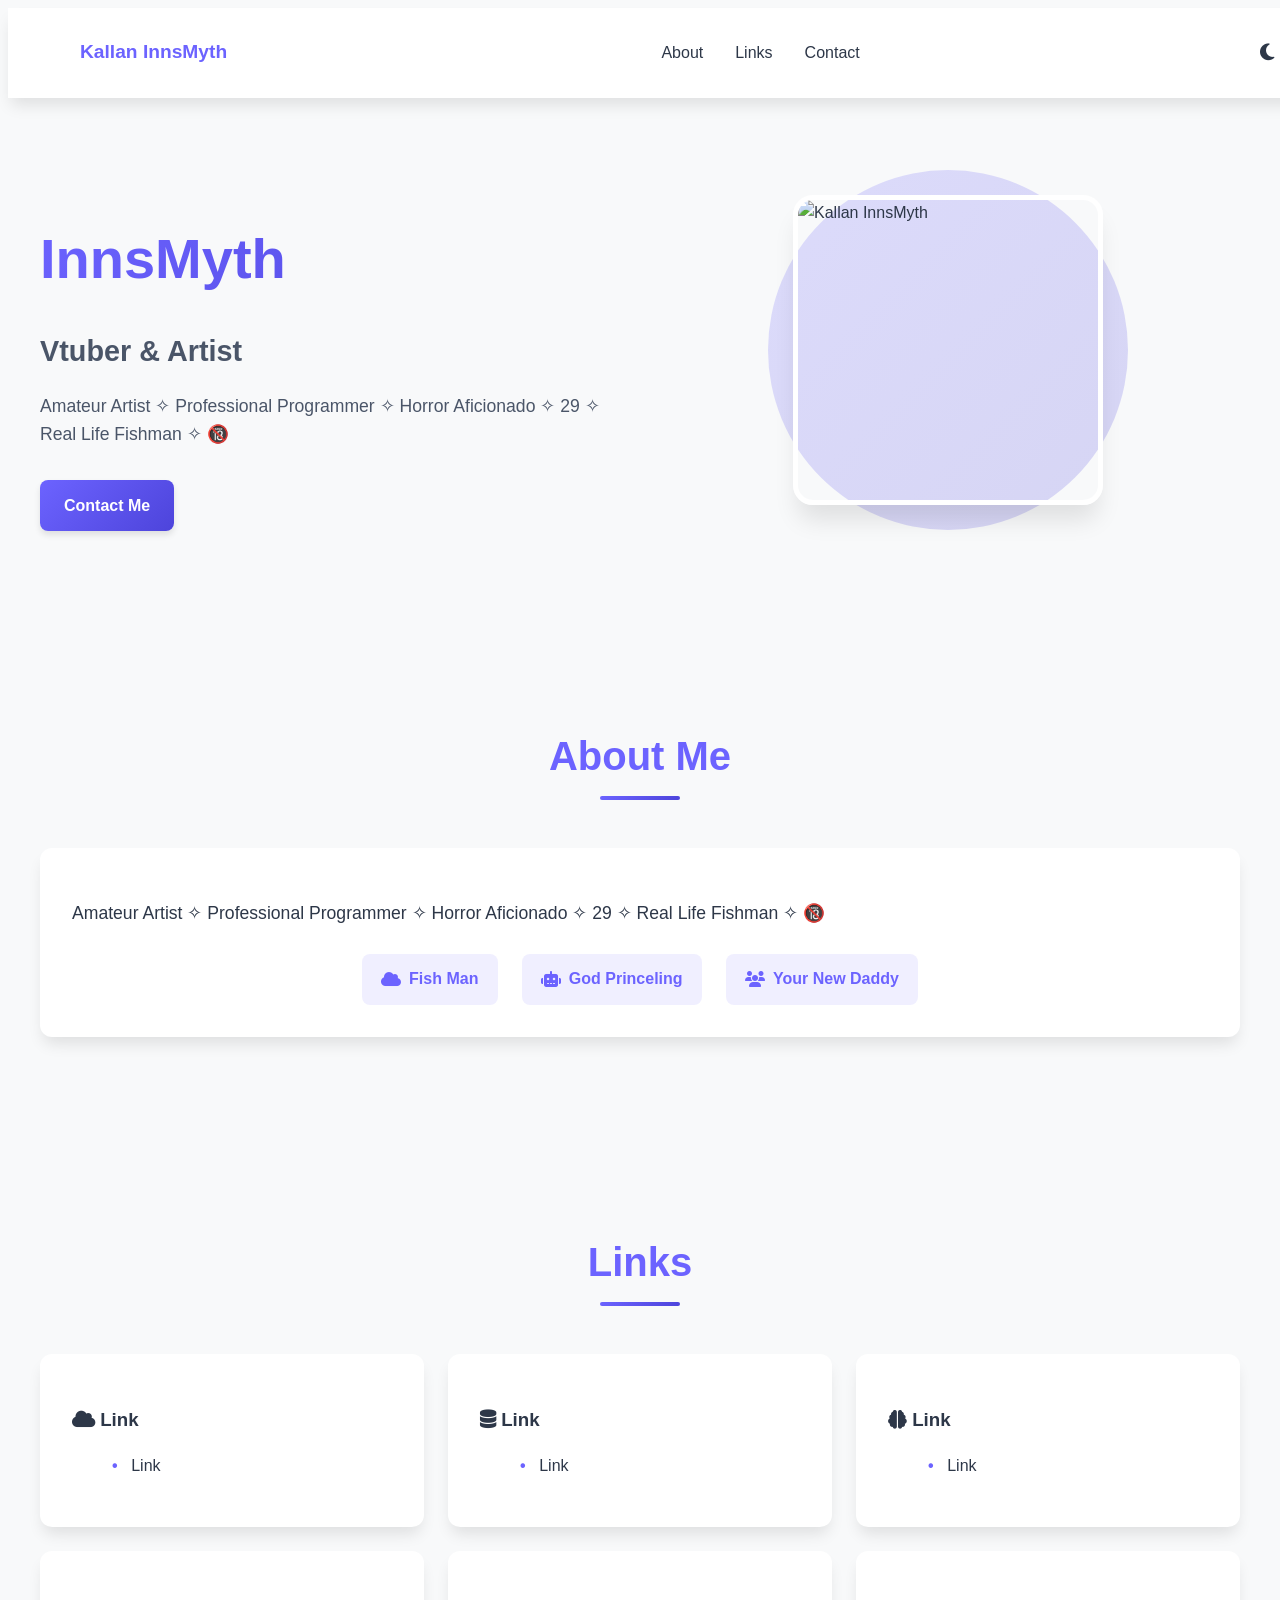
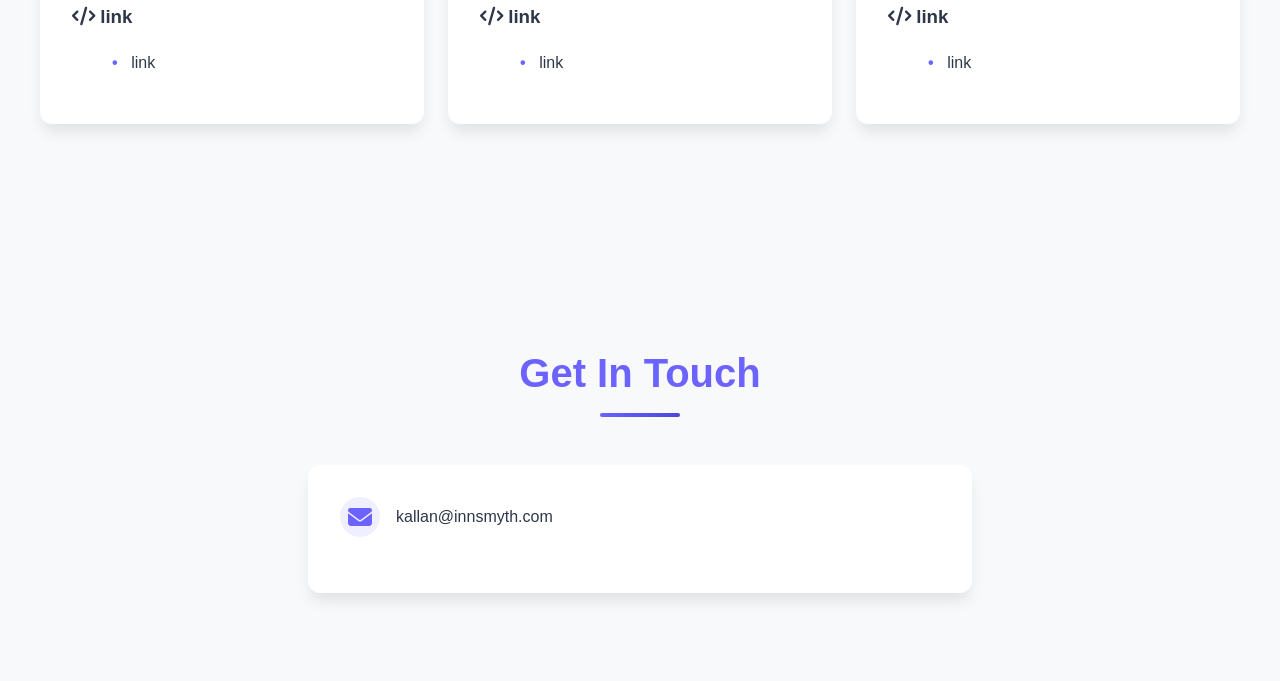
==== commit 4f3daf01: "Update index.html" ====
--- a/index.html
+++ b/index.html
@@ -35,7 +35,7 @@
         </div>
         <div class="hero-image">
             <div class="gradient-circle"></div>
-            <img src="https://i.imgur.com/a/KkMxiM1" alt="Kallan InnsMyth" class="profile-img">
+            <img src="https://i.imgur.com/a/KkMxiM1.png" alt="Kallan InnsMyth" class="profile-img">
         </div>
     </section>
 
--- a/styles.css
+++ b/styles.css
@@ -224,7 +224,7 @@
 }
 
 /* Cards */
-.about-card, .skill-card, .contact-card {
+.about-card, .link-card, .contact-card {
     background: var(--card-bg);
     border-radius: 12px;
     padding: 2rem;
@@ -232,7 +232,7 @@
     transition: transform 0.3s;
 }
 
-.about-card:hover, .skill-card:hover {
+.about-card:hover, .link-card:hover {
     transform: translateY(-5px);
 }
 
@@ -260,24 +260,24 @@
     font-weight: 600;
 }
 
-/* Skills */
-.skills-container {
+/* links */
+.links-container {
     display: grid;
     grid-template-columns: repeat(auto-fit, minmax(300px, 1fr));
     gap: 1.5rem;
 }
 
-.skill-card ul {
+.link-card ul {
     list-style: none;
 }
 
-.skill-card li {
+.link-card li {
     margin-bottom: 0.6rem;
     padding-left: 1.2rem;
     position: relative;
 }
 
-.skill-card li::before {
+.link-card li::before {
     content: "•";
     position: absolute;
     left: 0;
@@ -463,4 +463,4 @@
     border-radius: 20px;
     box-shadow: 0 20px 25px -5px rgba(0, 0, 0, 0.1);
     border: 5px solid var(--card-bg);
-}+}
